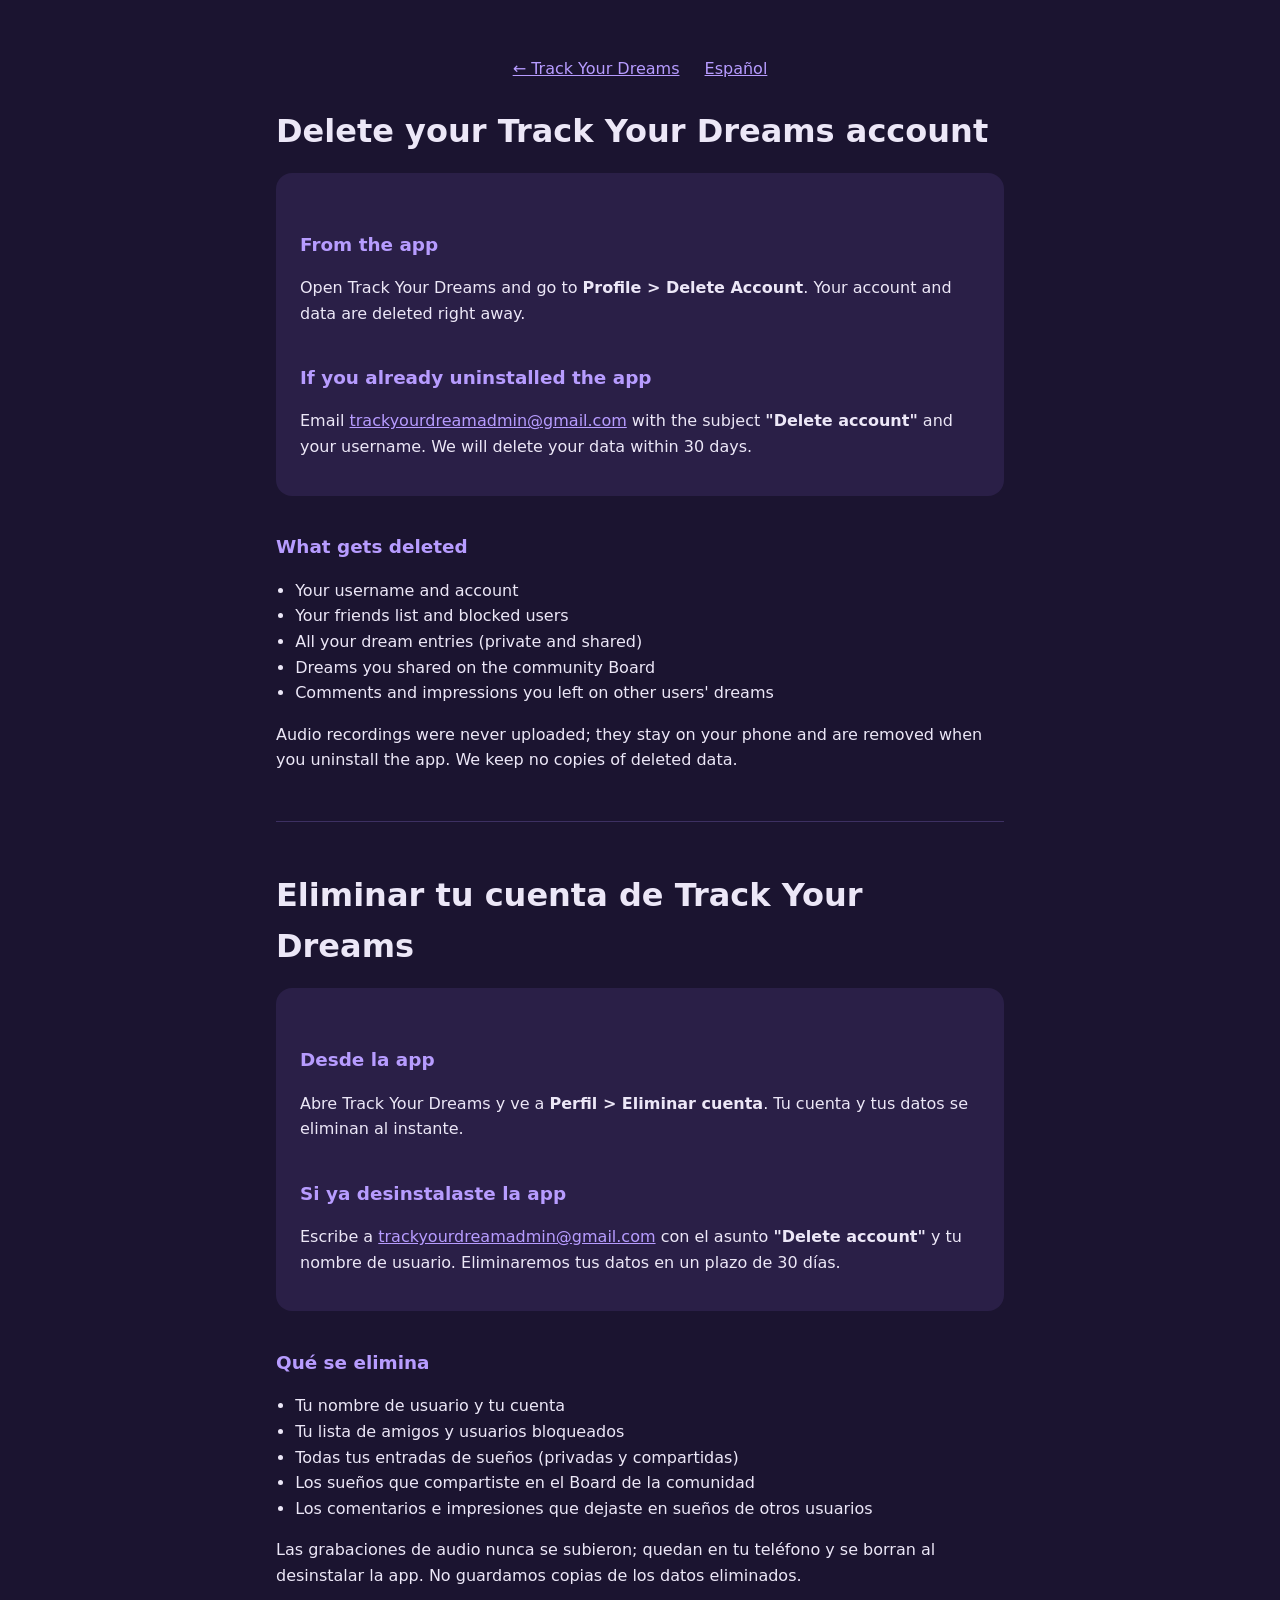
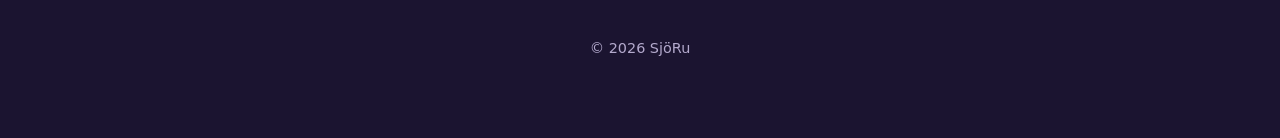
==== delete-account.html @ 79c3110b "Add files via upload" ====
<!doctype html>
<html lang="en">
<head>
  <meta charset="utf-8">
  <meta name="viewport" content="width=device-width, initial-scale=1">
  <title>Delete Account – Track Your Dreams</title>
  <link rel="icon" href="icon.png">
  <link rel="stylesheet" href="style.css">
</head>
<body>
<main>
  <nav><a href="index.html">← Track Your Dreams</a> <a href="#es">Español</a></nav>

  <h1>Delete your Track Your Dreams account</h1>

  <div class="card">
    <h2>From the app</h2>
    <p>Open Track Your Dreams and go to <strong>Profile &gt; Delete Account</strong>. Your account and data are deleted right away.</p>
    <h2>If you already uninstalled the app</h2>
    <p>Email <a href="mailto:trackyourdreamadmin@gmail.com?subject=Delete%20account">trackyourdreamadmin@gmail.com</a> with the subject <strong>"Delete account"</strong> and your username. We will delete your data within 30 days.</p>
  </div>

  <h2>What gets deleted</h2>
  <ul>
    <li>Your username and account</li>
    <li>Your friends list and blocked users</li>
    <li>All your dream entries (private and shared)</li>
    <li>Dreams you shared on the community Board</li>
    <li>Comments and impressions you left on other users' dreams</li>
  </ul>
  <p>Audio recordings were never uploaded; they stay on your phone and are removed when you uninstall the app. We keep no copies of deleted data.</p>

  <hr id="es">

  <h1>Eliminar tu cuenta de Track Your Dreams</h1>

  <div class="card">
    <h2>Desde la app</h2>
    <p>Abre Track Your Dreams y ve a <strong>Perfil &gt; Eliminar cuenta</strong>. Tu cuenta y tus datos se eliminan al instante.</p>
    <h2>Si ya desinstalaste la app</h2>
    <p>Escribe a <a href="mailto:trackyourdreamadmin@gmail.com?subject=Delete%20account">trackyourdreamadmin@gmail.com</a> con el asunto <strong>"Delete account"</strong> y tu nombre de usuario. Eliminaremos tus datos en un plazo de 30 días.</p>
  </div>

  <h2>Qué se elimina</h2>
  <ul>
    <li>Tu nombre de usuario y tu cuenta</li>
    <li>Tu lista de amigos y usuarios bloqueados</li>
    <li>Todas tus entradas de sueños (privadas y compartidas)</li>
    <li>Los sueños que compartiste en el Board de la comunidad</li>
    <li>Los comentarios e impresiones que dejaste en sueños de otros usuarios</li>
  </ul>
  <p>Las grabaciones de audio nunca se subieron; quedan en tu teléfono y se borran al desinstalar la app. No guardamos copias de los datos eliminados.</p>

  <footer><p>© 2026 SjöRu</p></footer>
</main>
</body>
</html>
---- style.css ----
:root {
  --bg: #1b1430;
  --card: #2a1f47;
  --accent: #b79cff;
  --text: #ece7f7;
  --muted: #b3a9cc;
}
* { box-sizing: border-box; }
body {
  margin: 0;
  background: var(--bg);
  color: var(--text);
  font: 16px/1.6 system-ui, -apple-system, "Segoe UI", Roboto, sans-serif;
}
main { max-width: 760px; margin: 0 auto; padding: 32px 16px 64px; }
header { text-align: center; margin-bottom: 32px; }
header img { width: 112px; height: 112px; border-radius: 24px; }
h1 { margin: 12px 0 4px; font-size: 2rem; }
h2 { margin-top: 2em; font-size: 1.15rem; color: var(--accent); }
a { color: var(--accent); }
.tagline { color: var(--muted); margin: 0; }
.card { background: var(--card); border-radius: 16px; padding: 20px 24px; margin: 16px 0; }
ul { padding-left: 1.2em; }
nav { text-align: center; margin: 24px 0; }
nav a { margin: 0 10px; white-space: nowrap; }
footer { text-align: center; color: var(--muted); font-size: 0.9rem; margin-top: 48px; }
hr { border: 0; border-top: 1px solid #3d3062; margin: 48px 0; }
.small { color: var(--muted); font-size: 0.9rem; }
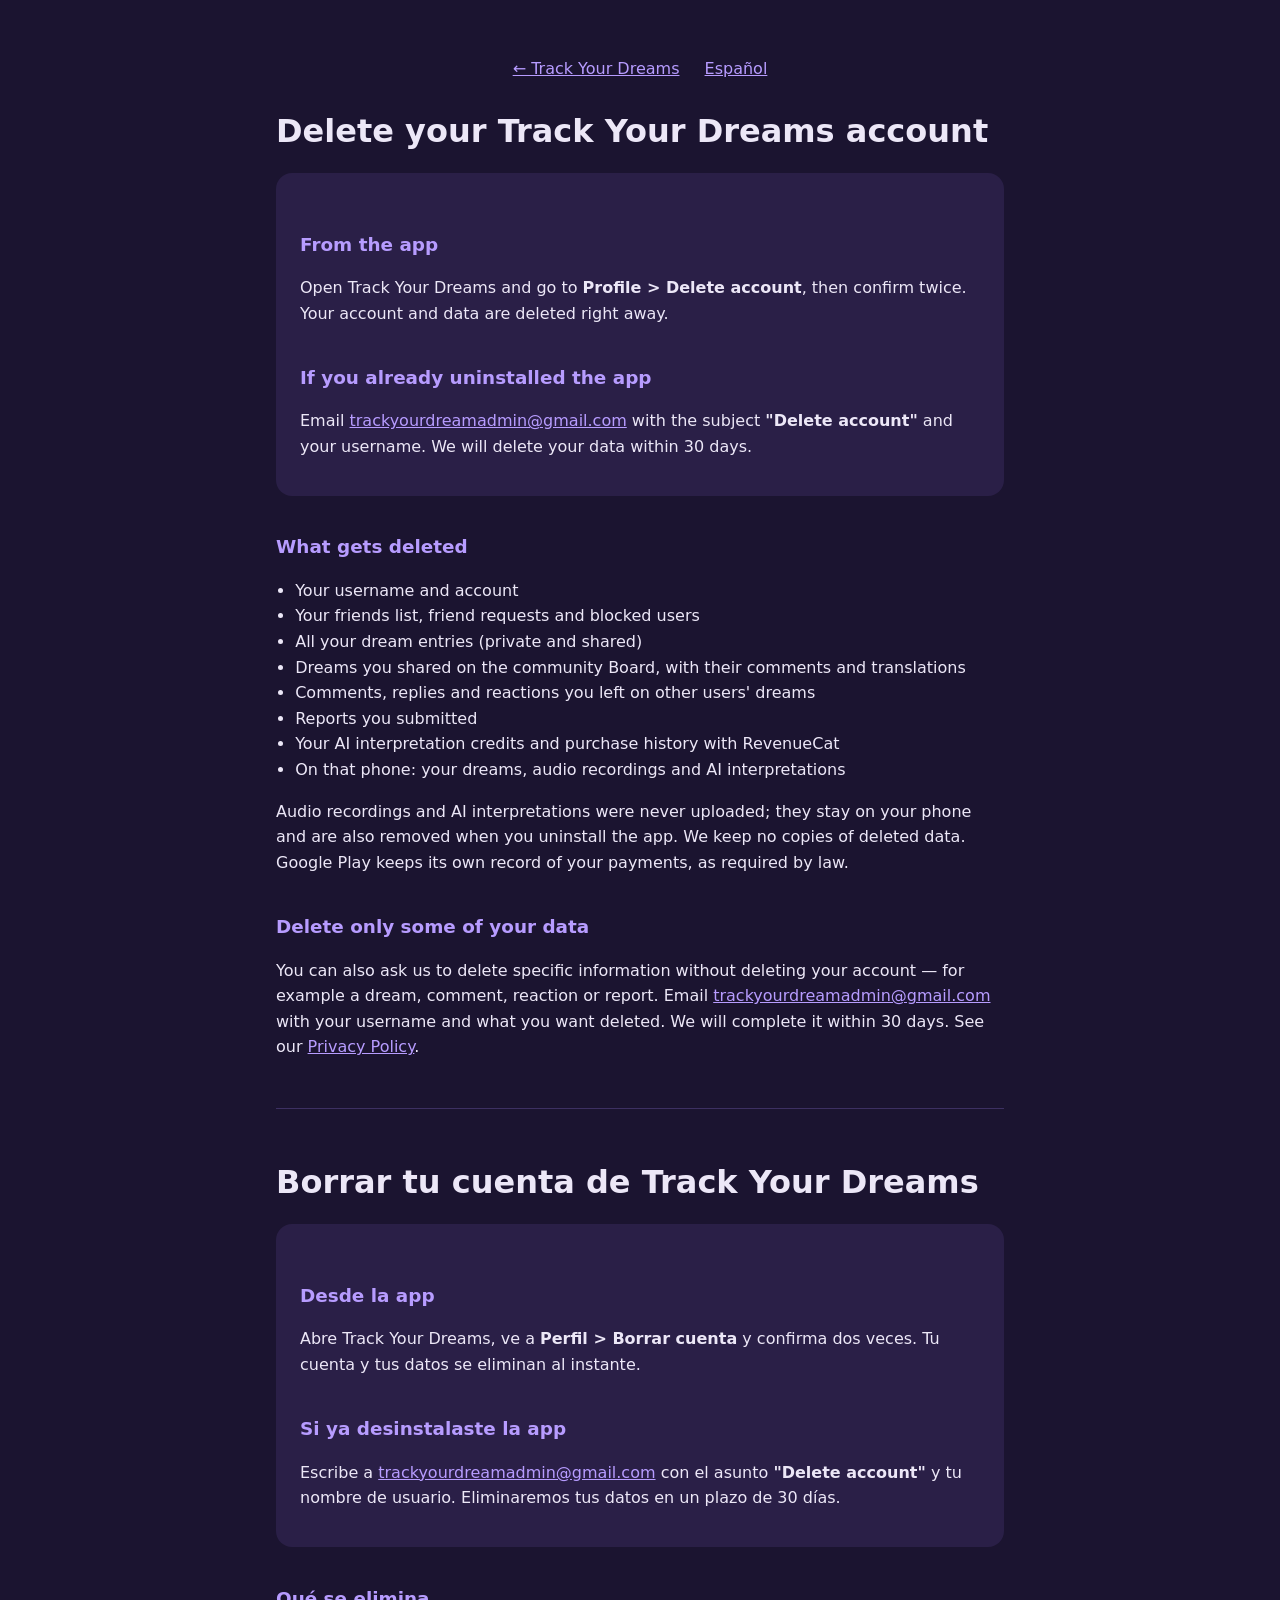
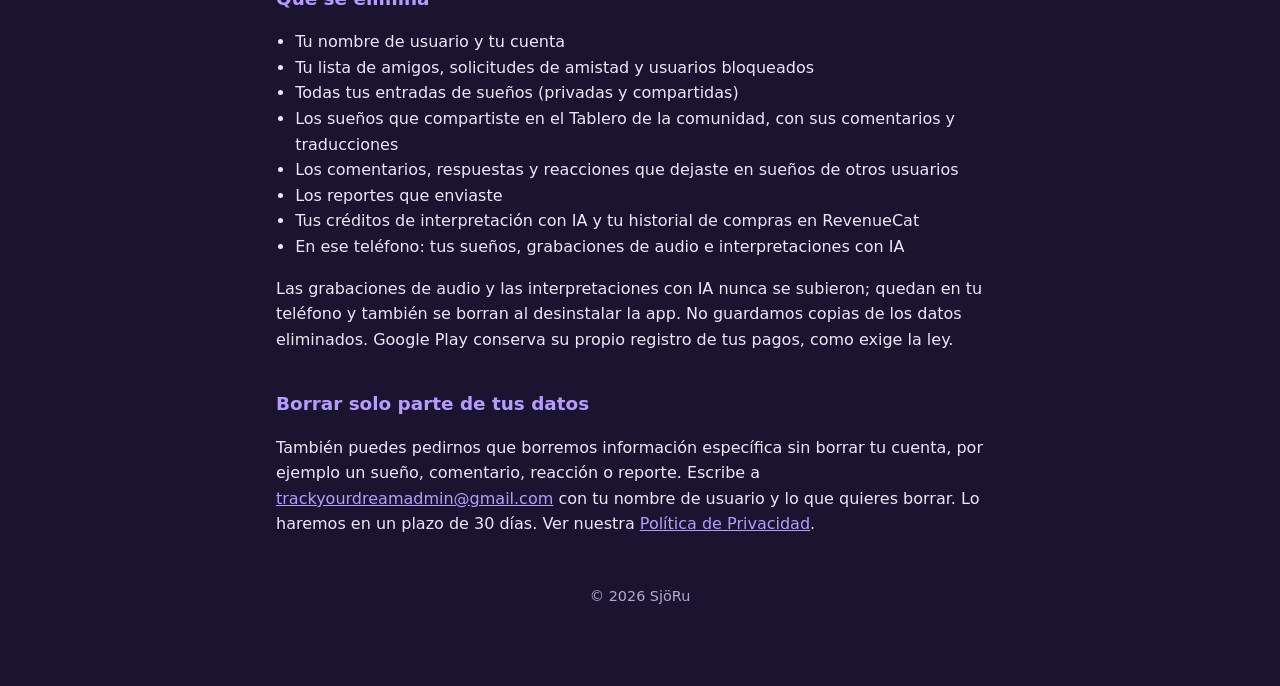
==== commit 689bc178: "Politica de privacidad, borrar cuenta y terminos: IA, compras, DeepL y borrado de datos especificos " ====
--- a/delete-account.html
+++ b/delete-account.html
@@ -15,7 +15,7 @@
 
   <div class="card">
     <h2>From the app</h2>
-    <p>Open Track Your Dreams and go to <strong>Profile &gt; Delete Account</strong>. Your account and data are deleted right away.</p>
+    <p>Open Track Your Dreams and go to <strong>Profile &gt; Delete account</strong>, then confirm twice. Your account and data are deleted right away.</p>
     <h2>If you already uninstalled the app</h2>
     <p>Email <a href="mailto:trackyourdreamadmin@gmail.com?subject=Delete%20account">trackyourdreamadmin@gmail.com</a> with the subject <strong>"Delete account"</strong> and your username. We will delete your data within 30 days.</p>
   </div>
@@ -23,20 +23,26 @@
   <h2>What gets deleted</h2>
   <ul>
     <li>Your username and account</li>
-    <li>Your friends list and blocked users</li>
+    <li>Your friends list, friend requests and blocked users</li>
     <li>All your dream entries (private and shared)</li>
-    <li>Dreams you shared on the community Board</li>
-    <li>Comments and impressions you left on other users' dreams</li>
+    <li>Dreams you shared on the community Board, with their comments and translations</li>
+    <li>Comments, replies and reactions you left on other users' dreams</li>
+    <li>Reports you submitted</li>
+    <li>Your AI interpretation credits and purchase history with RevenueCat</li>
+    <li>On that phone: your dreams, audio recordings and AI interpretations</li>
   </ul>
-  <p>Audio recordings were never uploaded; they stay on your phone and are removed when you uninstall the app. We keep no copies of deleted data.</p>
+  <p>Audio recordings and AI interpretations were never uploaded; they stay on your phone and are also removed when you uninstall the app. We keep no copies of deleted data. Google Play keeps its own record of your payments, as required by law.</p>
+
+  <h2>Delete only some of your data</h2>
+  <p>You can also ask us to delete specific information without deleting your account — for example a dream, comment, reaction or report. Email <a href="mailto:trackyourdreamadmin@gmail.com?subject=Data%20deletion%20request">trackyourdreamadmin@gmail.com</a> with your username and what you want deleted. We will complete it within 30 days. See our <a href="privacy.html">Privacy Policy</a>.</p>
 
   <hr id="es">
 
-  <h1>Eliminar tu cuenta de Track Your Dreams</h1>
+  <h1>Borrar tu cuenta de Track Your Dreams</h1>
 
   <div class="card">
     <h2>Desde la app</h2>
-    <p>Abre Track Your Dreams y ve a <strong>Perfil &gt; Eliminar cuenta</strong>. Tu cuenta y tus datos se eliminan al instante.</p>
+    <p>Abre Track Your Dreams, ve a <strong>Perfil &gt; Borrar cuenta</strong> y confirma dos veces. Tu cuenta y tus datos se eliminan al instante.</p>
     <h2>Si ya desinstalaste la app</h2>
     <p>Escribe a <a href="mailto:trackyourdreamadmin@gmail.com?subject=Delete%20account">trackyourdreamadmin@gmail.com</a> con el asunto <strong>"Delete account"</strong> y tu nombre de usuario. Eliminaremos tus datos en un plazo de 30 días.</p>
   </div>
@@ -44,12 +50,18 @@
   <h2>Qué se elimina</h2>
   <ul>
     <li>Tu nombre de usuario y tu cuenta</li>
-    <li>Tu lista de amigos y usuarios bloqueados</li>
+    <li>Tu lista de amigos, solicitudes de amistad y usuarios bloqueados</li>
     <li>Todas tus entradas de sueños (privadas y compartidas)</li>
-    <li>Los sueños que compartiste en el Board de la comunidad</li>
-    <li>Los comentarios e impresiones que dejaste en sueños de otros usuarios</li>
+    <li>Los sueños que compartiste en el Tablero de la comunidad, con sus comentarios y traducciones</li>
+    <li>Los comentarios, respuestas y reacciones que dejaste en sueños de otros usuarios</li>
+    <li>Los reportes que enviaste</li>
+    <li>Tus créditos de interpretación con IA y tu historial de compras en RevenueCat</li>
+    <li>En ese teléfono: tus sueños, grabaciones de audio e interpretaciones con IA</li>
   </ul>
-  <p>Las grabaciones de audio nunca se subieron; quedan en tu teléfono y se borran al desinstalar la app. No guardamos copias de los datos eliminados.</p>
+  <p>Las grabaciones de audio y las interpretaciones con IA nunca se subieron; quedan en tu teléfono y también se borran al desinstalar la app. No guardamos copias de los datos eliminados. Google Play conserva su propio registro de tus pagos, como exige la ley.</p>
+
+  <h2>Borrar solo parte de tus datos</h2>
+  <p>También puedes pedirnos que borremos información específica sin borrar tu cuenta, por ejemplo un sueño, comentario, reacción o reporte. Escribe a <a href="mailto:trackyourdreamadmin@gmail.com?subject=Data%20deletion%20request">trackyourdreamadmin@gmail.com</a> con tu nombre de usuario y lo que quieres borrar. Lo haremos en un plazo de 30 días. Ver nuestra <a href="privacy.html#es">Política de Privacidad</a>.</p>
 
   <footer><p>© 2026 SjöRu</p></footer>
 </main>
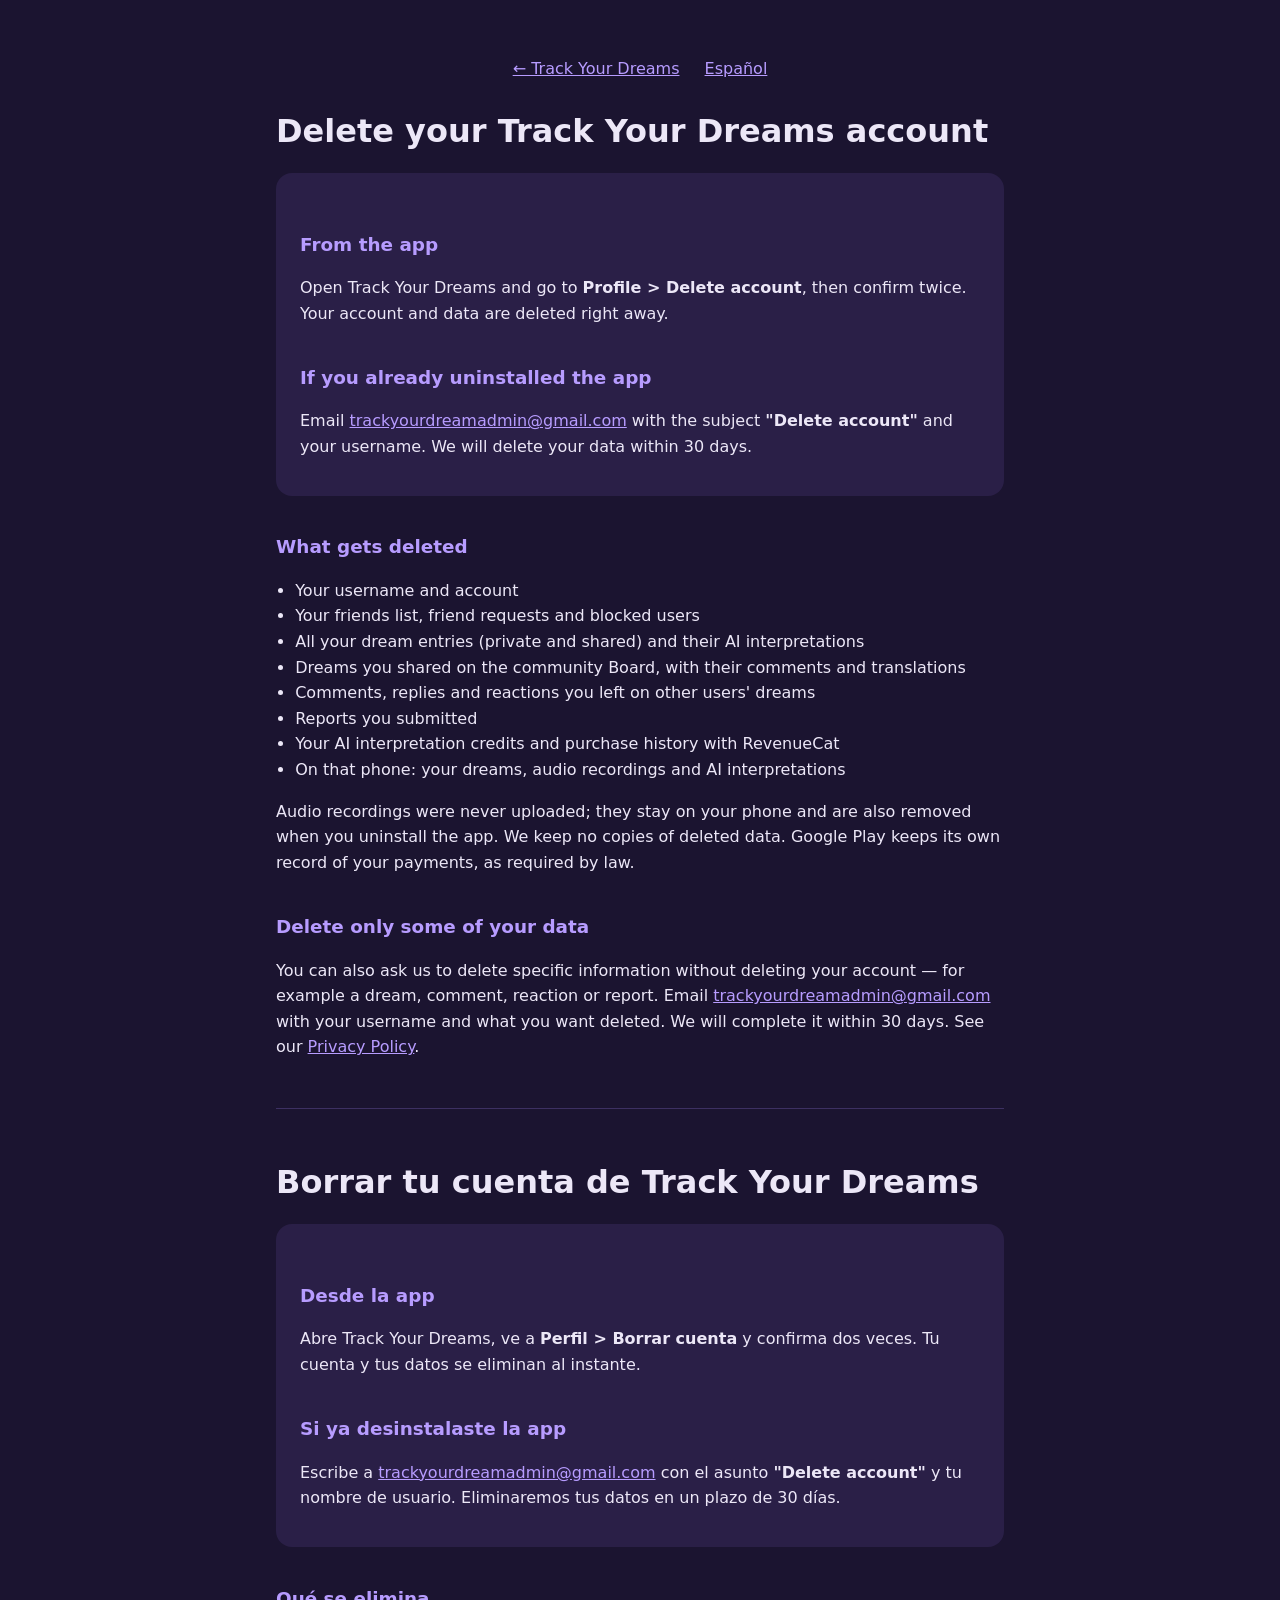
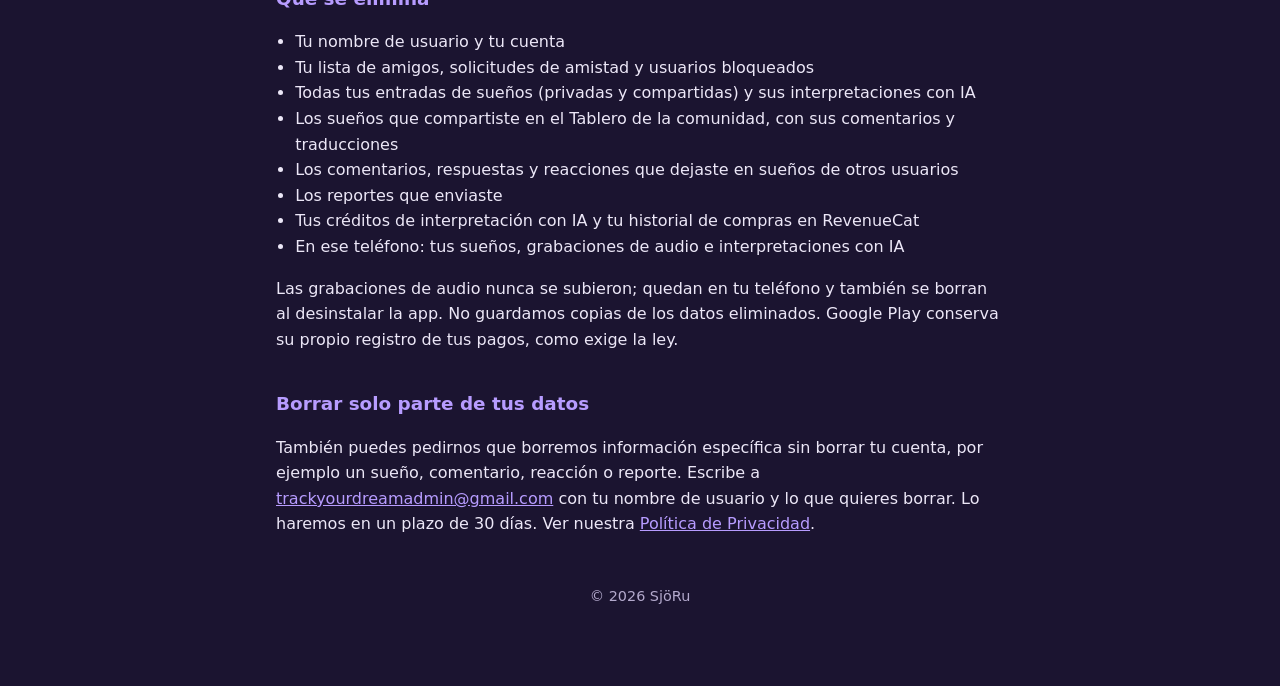
==== commit abf98988: "Política: las interpretaciones con IA se respaldan con el sueño Co-Authored-By: Claude Opus 5.5 <nor" ====
--- a/delete-account.html
+++ b/delete-account.html
@@ -24,14 +24,14 @@
   <ul>
     <li>Your username and account</li>
     <li>Your friends list, friend requests and blocked users</li>
-    <li>All your dream entries (private and shared)</li>
+    <li>All your dream entries (private and shared) and their AI interpretations</li>
     <li>Dreams you shared on the community Board, with their comments and translations</li>
     <li>Comments, replies and reactions you left on other users' dreams</li>
     <li>Reports you submitted</li>
     <li>Your AI interpretation credits and purchase history with RevenueCat</li>
     <li>On that phone: your dreams, audio recordings and AI interpretations</li>
   </ul>
-  <p>Audio recordings and AI interpretations were never uploaded; they stay on your phone and are also removed when you uninstall the app. We keep no copies of deleted data. Google Play keeps its own record of your payments, as required by law.</p>
+  <p>Audio recordings were never uploaded; they stay on your phone and are also removed when you uninstall the app. We keep no copies of deleted data. Google Play keeps its own record of your payments, as required by law.</p>
 
   <h2>Delete only some of your data</h2>
   <p>You can also ask us to delete specific information without deleting your account — for example a dream, comment, reaction or report. Email <a href="mailto:trackyourdreamadmin@gmail.com?subject=Data%20deletion%20request">trackyourdreamadmin@gmail.com</a> with your username and what you want deleted. We will complete it within 30 days. See our <a href="privacy.html">Privacy Policy</a>.</p>
@@ -51,14 +51,14 @@
   <ul>
     <li>Tu nombre de usuario y tu cuenta</li>
     <li>Tu lista de amigos, solicitudes de amistad y usuarios bloqueados</li>
-    <li>Todas tus entradas de sueños (privadas y compartidas)</li>
+    <li>Todas tus entradas de sueños (privadas y compartidas) y sus interpretaciones con IA</li>
     <li>Los sueños que compartiste en el Tablero de la comunidad, con sus comentarios y traducciones</li>
     <li>Los comentarios, respuestas y reacciones que dejaste en sueños de otros usuarios</li>
     <li>Los reportes que enviaste</li>
     <li>Tus créditos de interpretación con IA y tu historial de compras en RevenueCat</li>
     <li>En ese teléfono: tus sueños, grabaciones de audio e interpretaciones con IA</li>
   </ul>
-  <p>Las grabaciones de audio y las interpretaciones con IA nunca se subieron; quedan en tu teléfono y también se borran al desinstalar la app. No guardamos copias de los datos eliminados. Google Play conserva su propio registro de tus pagos, como exige la ley.</p>
+  <p>Las grabaciones de audio nunca se subieron; quedan en tu teléfono y también se borran al desinstalar la app. No guardamos copias de los datos eliminados. Google Play conserva su propio registro de tus pagos, como exige la ley.</p>
 
   <h2>Borrar solo parte de tus datos</h2>
   <p>También puedes pedirnos que borremos información específica sin borrar tu cuenta, por ejemplo un sueño, comentario, reacción o reporte. Escribe a <a href="mailto:trackyourdreamadmin@gmail.com?subject=Data%20deletion%20request">trackyourdreamadmin@gmail.com</a> con tu nombre de usuario y lo que quieres borrar. Lo haremos en un plazo de 30 días. Ver nuestra <a href="privacy.html#es">Política de Privacidad</a>.</p>
